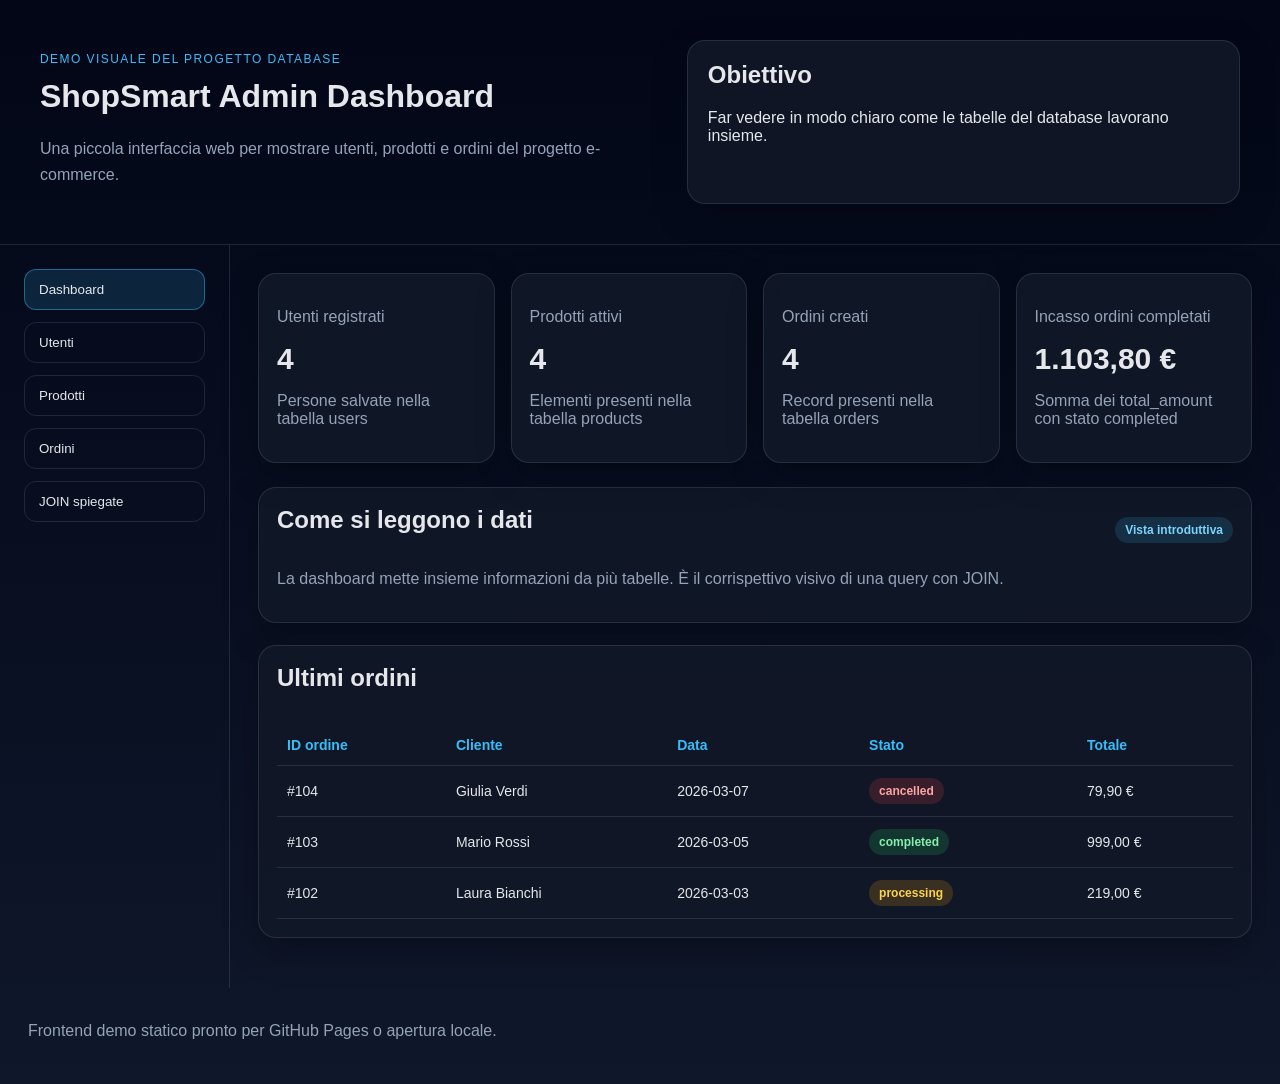
==== frontend/index.html @ 1d19db02 "Add files via upload" ====
<!DOCTYPE html>
<html lang="it">
<head>
  <meta charset="UTF-8" />
  <meta name="viewport" content="width=device-width, initial-scale=1.0" />
  <title>ShopSmart DB Demo</title>
  <link rel="stylesheet" href="styles.css" />
</head>
<body>
  <header class="hero">
    <div>
      <p class="eyebrow">Demo visuale del progetto database</p>
      <h1>ShopSmart Admin Dashboard</h1>
      <p class="subtitle">
        Una piccola interfaccia web per mostrare utenti, prodotti e ordini del progetto e-commerce.
      </p>
    </div>
    <div class="hero-card">
      <h2>Obiettivo</h2>
      <p>
        Far vedere in modo chiaro come le tabelle del database lavorano insieme.
      </p>
    </div>
  </header>

  <main class="layout">
    <aside class="sidebar">
      <button class="nav-btn active" data-view="dashboard">Dashboard</button>
      <button class="nav-btn" data-view="users">Utenti</button>
      <button class="nav-btn" data-view="products">Prodotti</button>
      <button class="nav-btn" data-view="orders">Ordini</button>
      <button class="nav-btn" data-view="joins">JOIN spiegate</button>
    </aside>

    <section class="content">
      <section id="dashboard" class="view active"></section>
      <section id="users" class="view"></section>
      <section id="products" class="view"></section>
      <section id="orders" class="view"></section>
      <section id="joins" class="view"></section>
    </section>
  </main>

  <footer class="footer">
    <p>Frontend demo statico pronto per GitHub Pages o apertura locale.</p>
  </footer>

  <script src="app.js"></script>
</body>
</html>
---- frontend/styles.css ----
:root {
  --bg: #0f172a;
  --panel: #111827;
  --panel-2: #1f2937;
  --text: #e5e7eb;
  --muted: #94a3b8;
  --accent: #38bdf8;
  --accent-soft: rgba(56, 189, 248, 0.15);
  --ok: #22c55e;
  --warn: #f59e0b;
  --danger: #ef4444;
  --border: rgba(148, 163, 184, 0.18);
  --shadow: 0 12px 35px rgba(0, 0, 0, 0.25);
}

* {
  box-sizing: border-box;
}

body {
  margin: 0;
  font-family: Inter, Arial, sans-serif;
  background: linear-gradient(180deg, #020617 0%, #0f172a 100%);
  color: var(--text);
}

.hero {
  display: flex;
  justify-content: space-between;
  gap: 24px;
  padding: 40px;
  border-bottom: 1px solid var(--border);
}

.eyebrow {
  color: var(--accent);
  text-transform: uppercase;
  letter-spacing: 0.12em;
  font-size: 12px;
}

h1, h2, h3 {
  margin-top: 0;
}

.subtitle {
  max-width: 720px;
  color: var(--muted);
  line-height: 1.6;
}

.hero-card,
.card,
.table-card,
.join-card {
  background: rgba(17, 24, 39, 0.9);
  border: 1px solid var(--border);
  border-radius: 18px;
  box-shadow: var(--shadow);
}

.hero-card {
  min-width: 260px;
  padding: 20px;
}

.layout {
  display: grid;
  grid-template-columns: 230px 1fr;
  min-height: calc(100vh - 220px);
}

.sidebar {
  border-right: 1px solid var(--border);
  padding: 24px;
  display: flex;
  flex-direction: column;
  gap: 12px;
}

.nav-btn {
  background: transparent;
  border: 1px solid var(--border);
  color: var(--text);
  padding: 12px 14px;
  border-radius: 12px;
  text-align: left;
  cursor: pointer;
  transition: 0.2s ease;
}

.nav-btn:hover,
.nav-btn.active {
  background: var(--accent-soft);
  border-color: rgba(56, 189, 248, 0.45);
}

.content {
  padding: 28px;
}

.view {
  display: none;
}

.view.active {
  display: block;
}

.grid {
  display: grid;
  grid-template-columns: repeat(auto-fit, minmax(220px, 1fr));
  gap: 16px;
  margin-bottom: 24px;
}

.card {
  padding: 18px;
}

.metric {
  font-size: 30px;
  font-weight: 700;
  margin: 10px 0 6px;
}

.muted {
  color: var(--muted);
}

.table-card,
.join-card {
  padding: 18px;
  margin-bottom: 22px;
  overflow-x: auto;
}

.table-title {
  display: flex;
  justify-content: space-between;
  align-items: center;
  gap: 12px;
  margin-bottom: 14px;
}

table {
  width: 100%;
  border-collapse: collapse;
}

th,
td {
  padding: 12px 10px;
  border-bottom: 1px solid var(--border);
  text-align: left;
  font-size: 14px;
}

th {
  color: var(--accent);
}

.badge {
  display: inline-block;
  padding: 6px 10px;
  border-radius: 999px;
  font-size: 12px;
  font-weight: 600;
}

.badge.ok { background: rgba(34, 197, 94, 0.18); color: #86efac; }
.badge.warn { background: rgba(245, 158, 11, 0.18); color: #fcd34d; }
.badge.danger { background: rgba(239, 68, 68, 0.18); color: #fca5a5; }
.badge.info { background: var(--accent-soft); color: #7dd3fc; }

.code {
  font-family: "Courier New", monospace;
  font-size: 13px;
  white-space: pre-wrap;
  background: #020617;
  border: 1px solid var(--border);
  padding: 14px;
  border-radius: 12px;
  overflow-x: auto;
}

.footer {
  padding: 18px 28px 28px;
  color: var(--muted);
}

@media (max-width: 900px) {
  .hero {
    flex-direction: column;
    padding: 24px;
  }

  .layout {
    grid-template-columns: 1fr;
  }

  .sidebar {
    flex-direction: row;
    overflow-x: auto;
    border-right: none;
    border-bottom: 1px solid var(--border);
  }
}
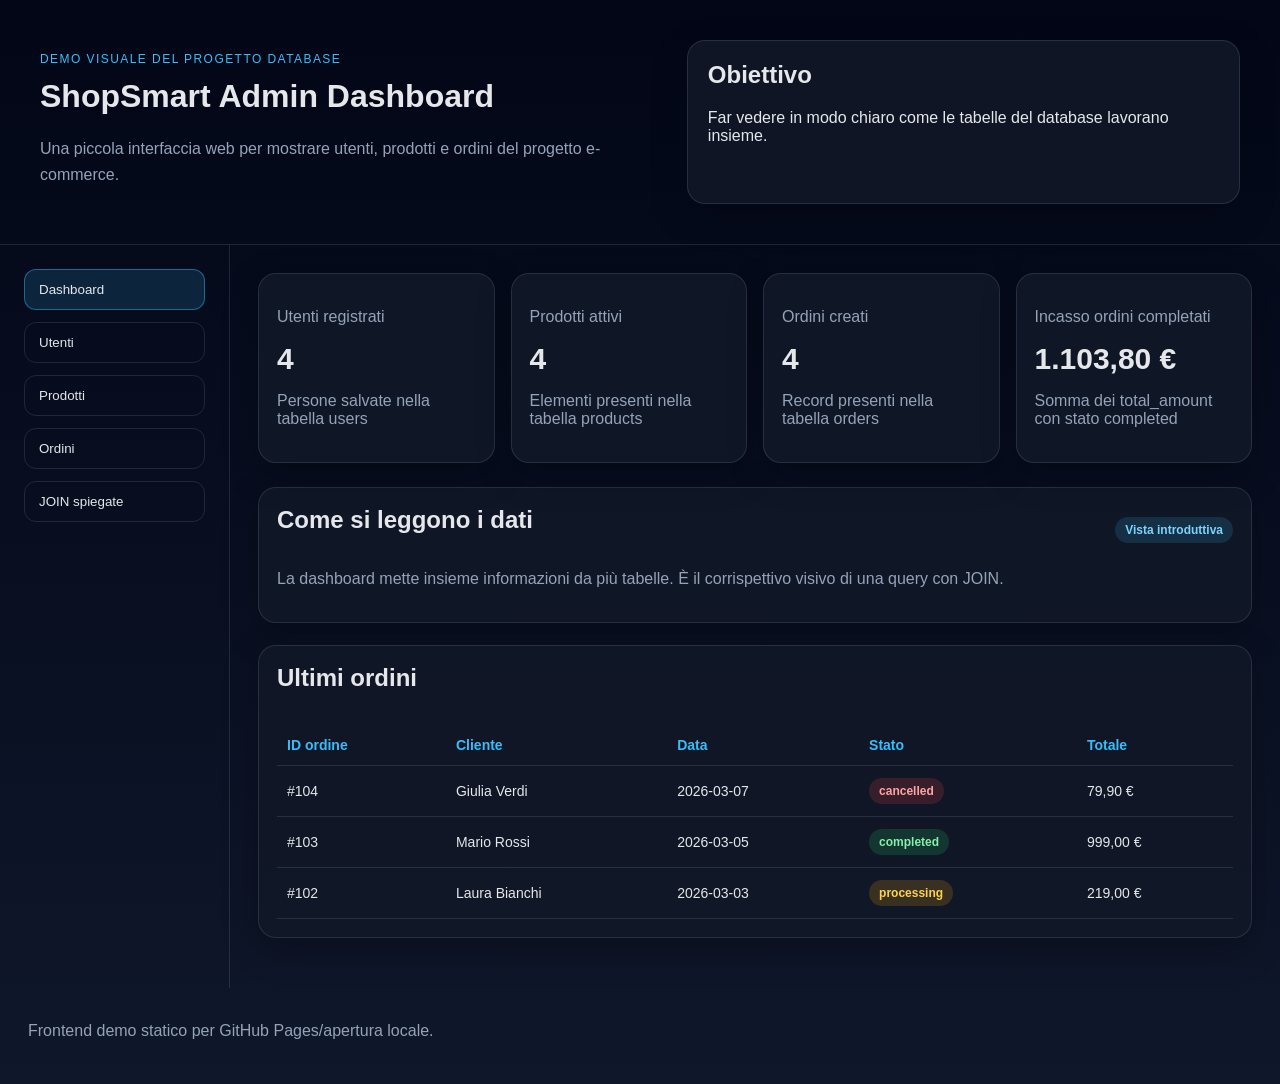
==== commit 7eda7238: "Add files via upload" ====
--- a/frontend/index.html
+++ b/frontend/index.html
@@ -42,7 +42,7 @@
   </main>
 
   <footer class="footer">
-    <p>Frontend demo statico pronto per GitHub Pages o apertura locale.</p>
+    <p>Frontend demo statico per GitHub Pages/apertura locale.</p>
   </footer>
 
   <script src="app.js"></script>
